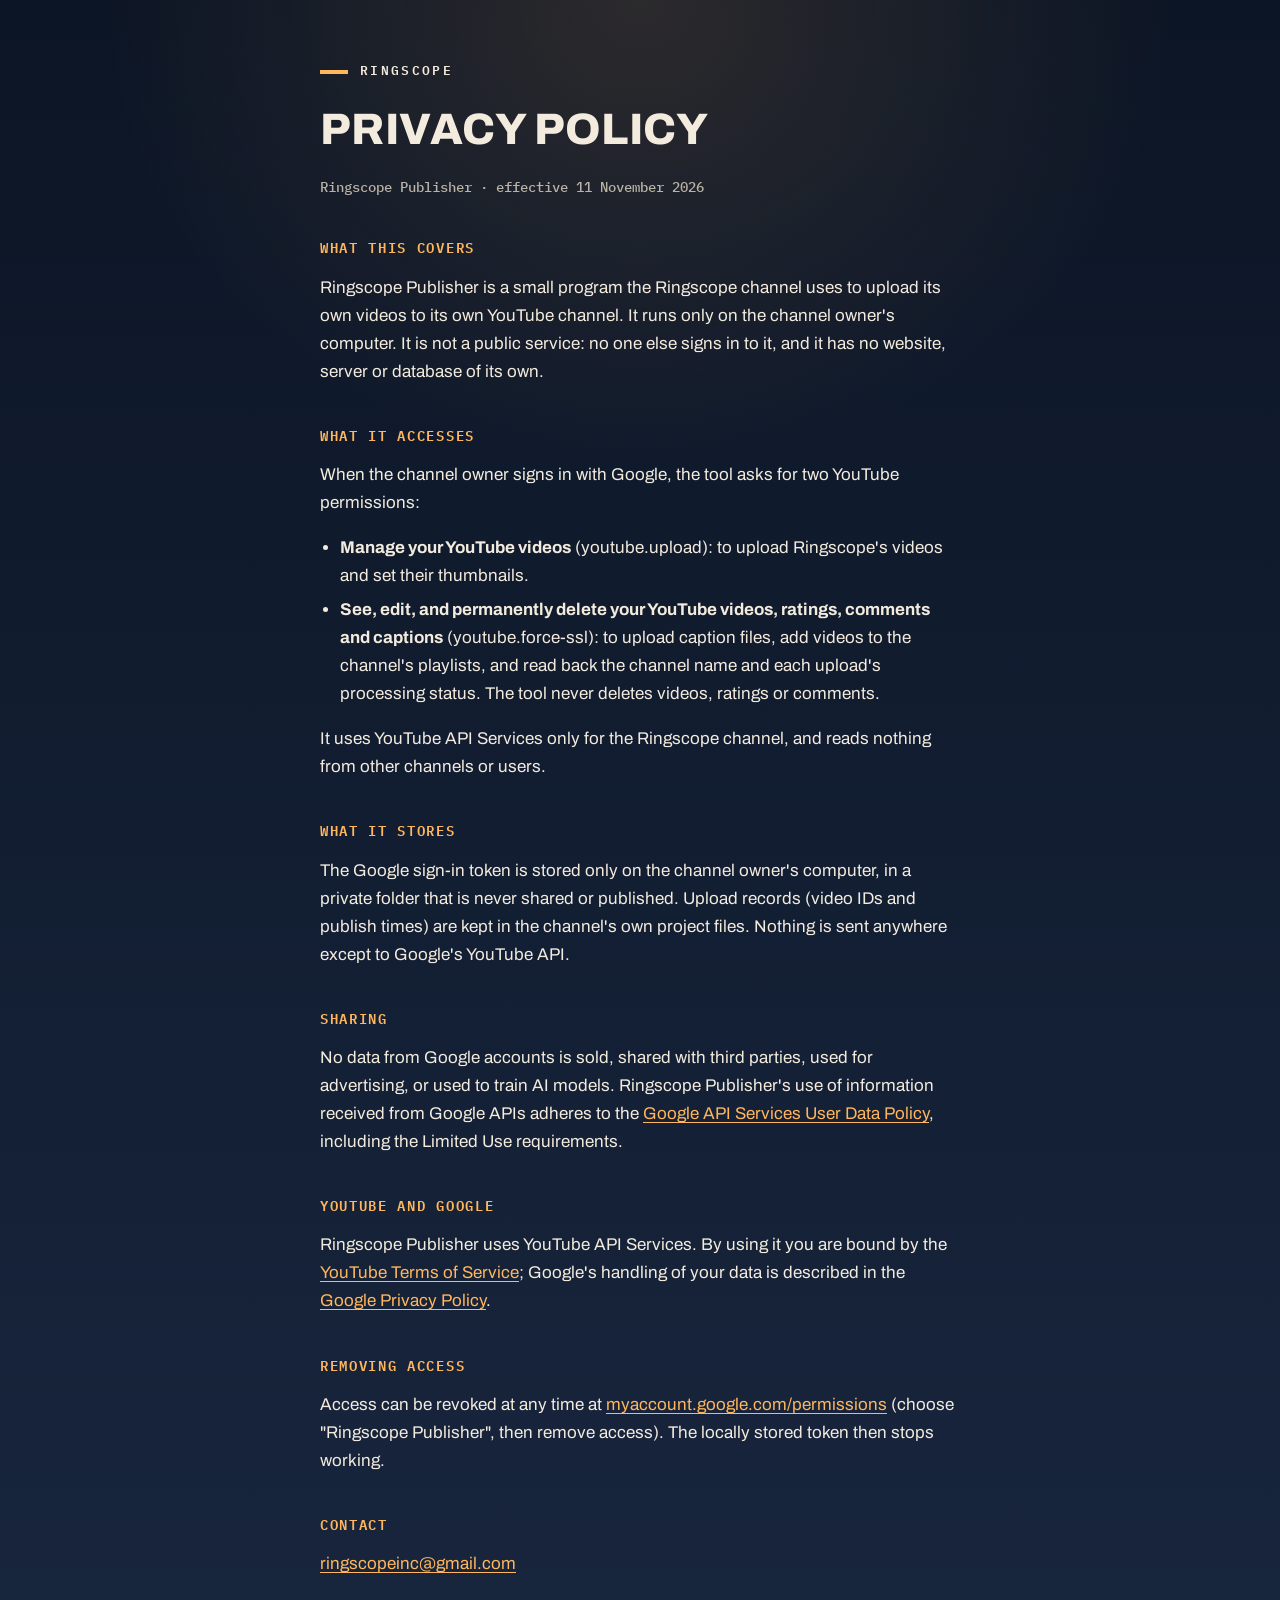
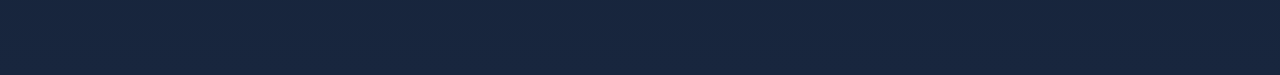
==== privacy.html @ db6ad166 "Add files via upload" ====
<!doctype html>
<html lang="en">
<head>
<meta charset="utf-8">
<meta name="viewport" content="width=device-width, initial-scale=1">
<title>Privacy Policy · Ringscope</title>
<link rel="preconnect" href="https://fonts.googleapis.com">
<link rel="preconnect" href="https://fonts.gstatic.com" crossorigin>
<link href="https://fonts.googleapis.com/css2?family=Archivo:wght@500;800&family=IBM+Plex+Mono:wght@500;600&display=swap" rel="stylesheet">
<style>
/* Ringscope house style "Night Gallery" (brand/style-guide.md): night palette, Archivo + IBM Plex Mono. */
:root {
  --sky: #0c1525;
  --sky-low: #18263e;
  --text: #f3ebdd;
  --muted: #b9b2a6;
  --key: #ffb65c;
  --cool: #26717b;
}
* { box-sizing: border-box; }
html { background: var(--sky); }
body {
  margin: 0;
  min-height: 100vh;
  color: var(--text);
  font: 400 17px/1.65 Archivo, system-ui, sans-serif;
  background:
    radial-gradient(ellipse 60% 40% at 50% 0%, rgba(255, 182, 92, 0.13), transparent 70%),
    linear-gradient(var(--sky), var(--sky-low));
}
main { max-width: 680px; margin: 0 auto; padding: 64px 20px 80px; }
.tag {
  font: 600 13px/1 "IBM Plex Mono", monospace;
  letter-spacing: 0.18em;
  text-transform: uppercase;
  margin: 0 0 28px;
}
.tag::before {
  content: "";
  display: inline-block;
  width: 28px;
  height: 4px;
  margin-right: 12px;
  vertical-align: middle;
  background: var(--key);
}
h1 {
  font-weight: 800;
  text-transform: uppercase;
  letter-spacing: 0.01em;
  font-size: clamp(28px, 6vw, 44px);
  line-height: 1.1;
  margin: 0 0 24px;
}
h2 {
  font: 600 14px/1.3 "IBM Plex Mono", monospace;
  letter-spacing: 0.12em;
  text-transform: uppercase;
  color: var(--key);
  margin: 40px 0 8px;
}
section { margin-top: 48px; padding-top: 8px; border-top: 1px solid rgba(243, 235, 221, 0.14); }
.meta, footer { font: 500 14px/1.5 "IBM Plex Mono", monospace; color: var(--muted); }
footer { margin-top: 56px; }
a { color: var(--key); text-underline-offset: 3px; }
.tag a { color: inherit; text-decoration: none; }
ul { padding-left: 1.2em; }
li { margin: 6px 0; }
.links { list-style: none; padding: 0; display: flex; gap: 24px; font: 600 15px "IBM Plex Mono", monospace; }
</style>
</head>
<body>
<main>
  <p class="tag"><a href="./">Ringscope</a></p>
  <h1>Privacy policy</h1>
  <p class="meta">Ringscope Publisher · effective 11 November 2026</p>

  <h2>What this covers</h2>
  <p>Ringscope Publisher is a small program the Ringscope channel uses to upload its own videos to its own
    YouTube channel. It runs only on the channel owner's computer. It is not a public service: no one else signs
    in to it, and it has no website, server or database of its own.</p>

  <h2>What it accesses</h2>
  <p>When the channel owner signs in with Google, the tool asks for two YouTube permissions:</p>
  <ul>
    <li><b>Manage your YouTube videos</b> (youtube.upload): to upload Ringscope's videos and set their thumbnails.</li>
    <li><b>See, edit, and permanently delete your YouTube videos, ratings, comments and captions</b>
      (youtube.force-ssl): to upload caption files, add videos to the channel's playlists, and read back the
      channel name and each upload's processing status. The tool never deletes videos, ratings or comments.</li>
  </ul>
  <p>It uses YouTube API Services only for the Ringscope channel, and reads nothing from other channels or users.</p>

  <h2>What it stores</h2>
  <p>The Google sign-in token is stored only on the channel owner's computer, in a private folder that is never
    shared or published. Upload records (video IDs and publish times) are kept in the channel's own project files.
    Nothing is sent anywhere except to Google's YouTube API.</p>

  <h2>Sharing</h2>
  <p>No data from Google accounts is sold, shared with third parties, used for advertising, or used to train AI
    models. Ringscope Publisher's use of information received from Google APIs adheres to the
    <a href="https://developers.google.com/terms/api-services-user-data-policy">Google API Services User Data
    Policy</a>, including the Limited Use requirements.</p>

  <h2>YouTube and Google</h2>
  <p>Ringscope Publisher uses YouTube API Services. By using it you are bound by the
    <a href="https://www.youtube.com/t/terms">YouTube Terms of Service</a>; Google's handling of your data is
    described in the <a href="https://policies.google.com/privacy">Google Privacy Policy</a>.</p>

  <h2>Removing access</h2>
  <p>Access can be revoked at any time at
    <a href="https://myaccount.google.com/permissions">myaccount.google.com/permissions</a>
    (choose "Ringscope Publisher", then remove access). The locally stored token then stops working.</p>

  <h2>Contact</h2>
  <p><a href="mailto:ringscopeinc@gmail.com">ringscopeinc@gmail.com</a></p>
</main>
</body>
</html>
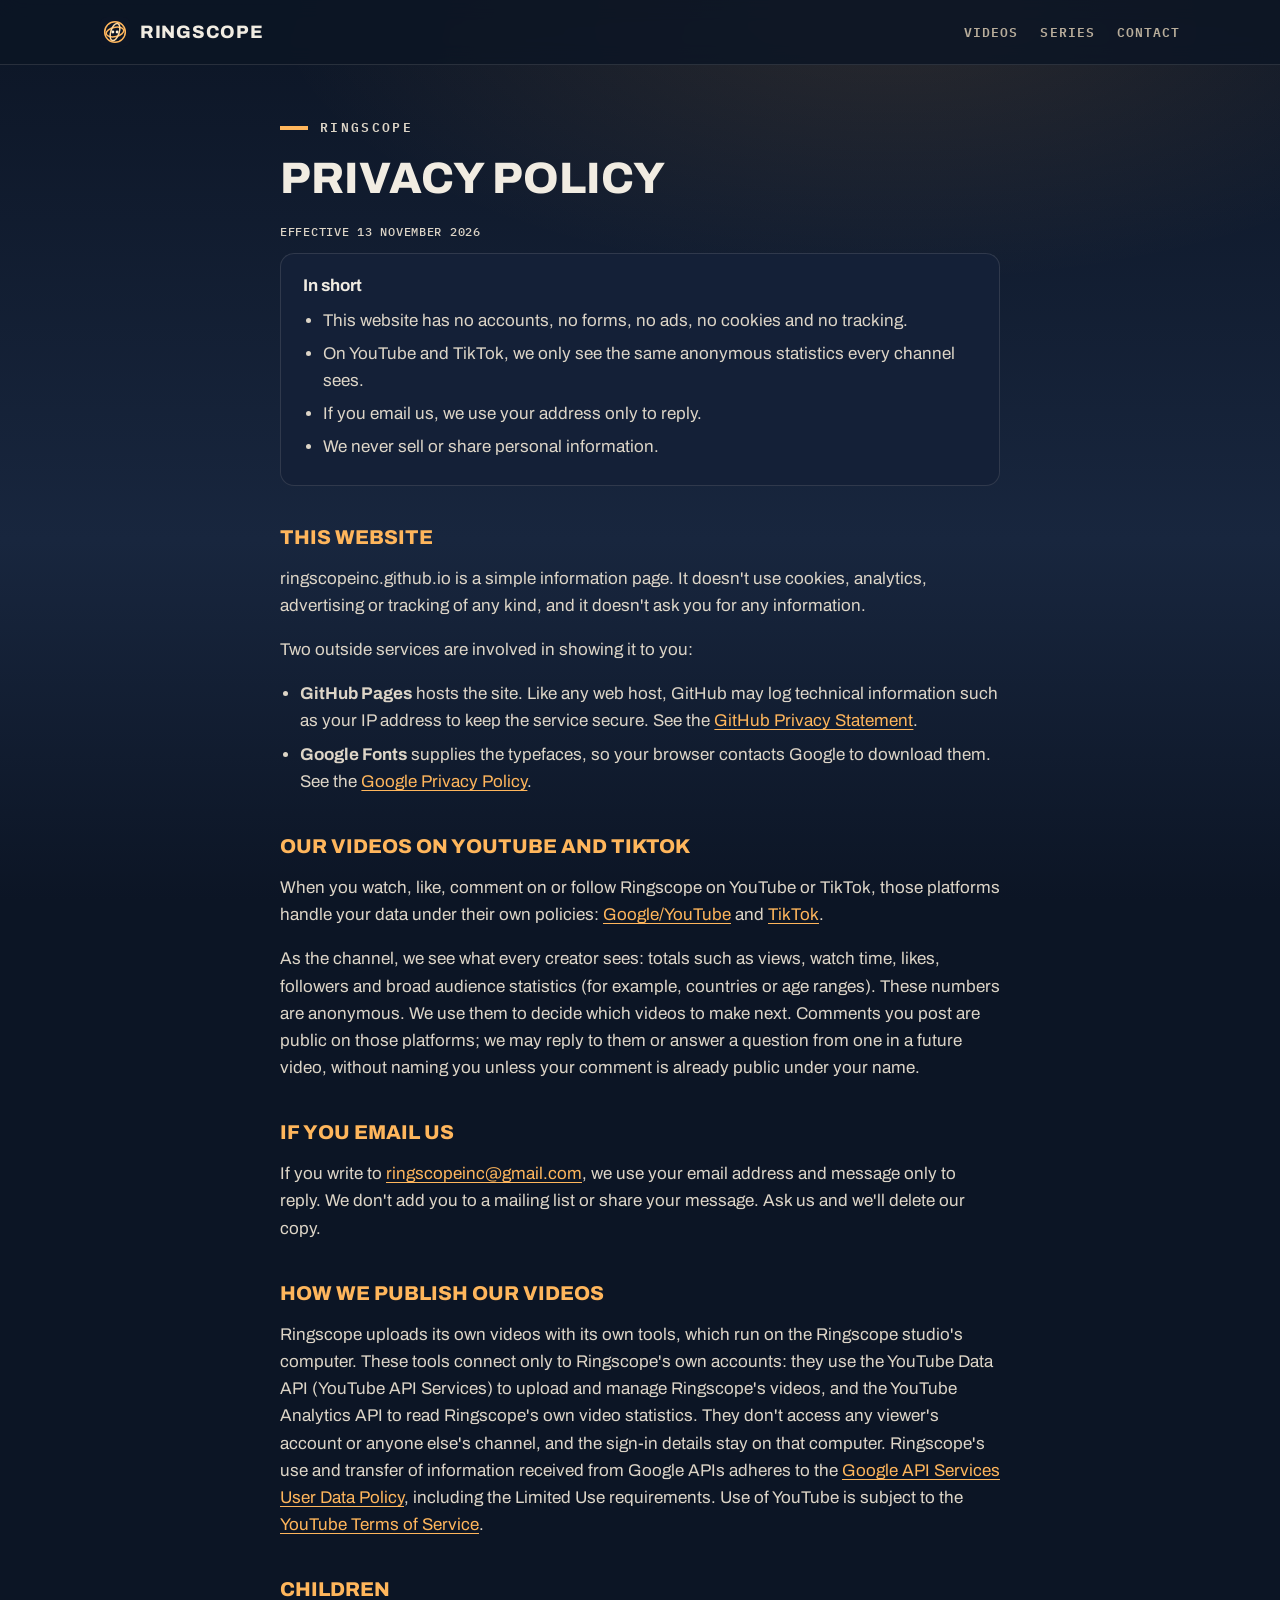
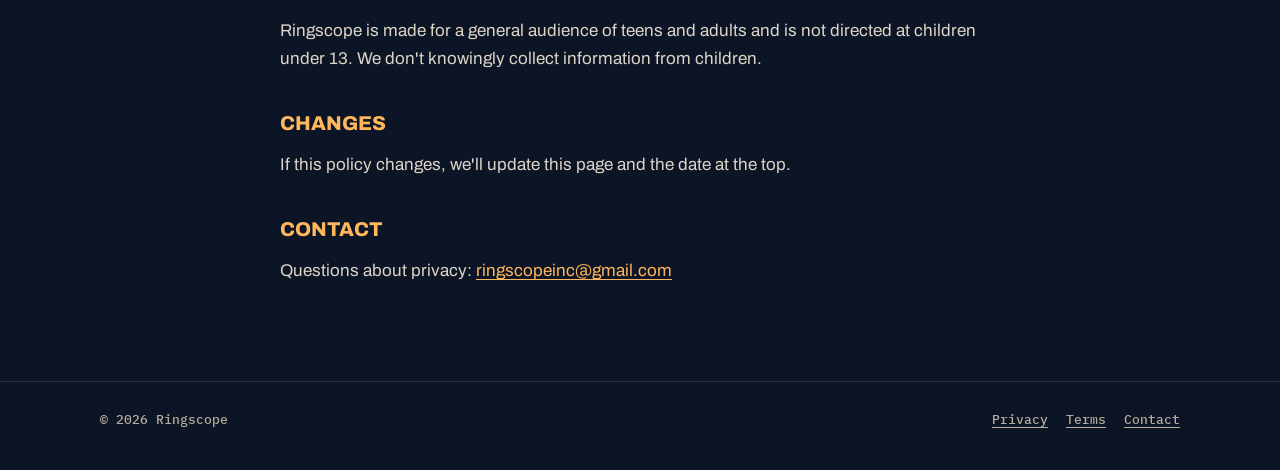
==== commit f08aed7a: "Add files via upload" ====
--- a/privacy.html
+++ b/privacy.html
@@ -3,116 +3,96 @@
 <head>
 <meta charset="utf-8">
 <meta name="viewport" content="width=device-width, initial-scale=1">
-<title>Privacy Policy · Ringscope</title>
+<title>Privacy policy · Ringscope</title>
+<meta name="description" content="How Ringscope handles privacy on this website, on our channels and in our publishing tools.">
+<link rel="canonical" href="https://ringscopeinc.github.io/privacy.html">
+<link rel="icon" href="favicon.svg" type="image/svg+xml">
+<meta name="theme-color" content="#0c1525">
 <link rel="preconnect" href="https://fonts.googleapis.com">
 <link rel="preconnect" href="https://fonts.gstatic.com" crossorigin>
-<link href="https://fonts.googleapis.com/css2?family=Archivo:wght@500;800&family=IBM+Plex+Mono:wght@500;600&display=swap" rel="stylesheet">
-<style>
-/* Ringscope house style "Night Gallery" (brand/style-guide.md): night palette, Archivo + IBM Plex Mono. */
-:root {
-  --sky: #0c1525;
-  --sky-low: #18263e;
-  --text: #f3ebdd;
-  --muted: #b9b2a6;
-  --key: #ffb65c;
-  --cool: #26717b;
-}
-* { box-sizing: border-box; }
-html { background: var(--sky); }
-body {
-  margin: 0;
-  min-height: 100vh;
-  color: var(--text);
-  font: 400 17px/1.65 Archivo, system-ui, sans-serif;
-  background:
-    radial-gradient(ellipse 60% 40% at 50% 0%, rgba(255, 182, 92, 0.13), transparent 70%),
-    linear-gradient(var(--sky), var(--sky-low));
-}
-main { max-width: 680px; margin: 0 auto; padding: 64px 20px 80px; }
-.tag {
-  font: 600 13px/1 "IBM Plex Mono", monospace;
-  letter-spacing: 0.18em;
-  text-transform: uppercase;
-  margin: 0 0 28px;
-}
-.tag::before {
-  content: "";
-  display: inline-block;
-  width: 28px;
-  height: 4px;
-  margin-right: 12px;
-  vertical-align: middle;
-  background: var(--key);
-}
-h1 {
-  font-weight: 800;
-  text-transform: uppercase;
-  letter-spacing: 0.01em;
-  font-size: clamp(28px, 6vw, 44px);
-  line-height: 1.1;
-  margin: 0 0 24px;
-}
-h2 {
-  font: 600 14px/1.3 "IBM Plex Mono", monospace;
-  letter-spacing: 0.12em;
-  text-transform: uppercase;
-  color: var(--key);
-  margin: 40px 0 8px;
-}
-section { margin-top: 48px; padding-top: 8px; border-top: 1px solid rgba(243, 235, 221, 0.14); }
-.meta, footer { font: 500 14px/1.5 "IBM Plex Mono", monospace; color: var(--muted); }
-footer { margin-top: 56px; }
-a { color: var(--key); text-underline-offset: 3px; }
-.tag a { color: inherit; text-decoration: none; }
-ul { padding-left: 1.2em; }
-li { margin: 6px 0; }
-.links { list-style: none; padding: 0; display: flex; gap: 24px; font: 600 15px "IBM Plex Mono", monospace; }
-</style>
+<link href="https://fonts.googleapis.com/css2?family=Archivo:wght@400;700;800&family=IBM+Plex+Mono:wght@500;600&display=swap" rel="stylesheet">
+<link rel="stylesheet" href="style.css">
 </head>
 <body>
-<main>
-  <p class="tag"><a href="./">Ringscope</a></p>
+
+<header class="site-head">
+  <div class="wrap">
+    <a class="brand" href="./" aria-label="Ringscope home"><img src="favicon.svg" alt="" width="30" height="30">Ringscope</a>
+    <nav class="nav" aria-label="Sections"><a href="./#videos">Videos</a><a href="./#series">Series</a><a href="./#contact">Contact</a></nav>
+  </div>
+</header>
+
+<main class="doc">
+  <p class="eyebrow">Ringscope</p>
   <h1>Privacy policy</h1>
-  <p class="meta">Ringscope Publisher · effective 11 November 2026</p>
+  <p class="meta">Effective 13 November 2026</p>
 
-  <h2>What this covers</h2>
-  <p>Ringscope Publisher is a small program the Ringscope channel uses to upload its own videos to its own
-    YouTube channel. It runs only on the channel owner's computer. It is not a public service: no one else signs
-    in to it, and it has no website, server or database of its own.</p>
+  <div class="summary">
+    <strong>In short</strong>
+    <ul>
+      <li>This website has no accounts, no forms, no ads, no cookies and no tracking.</li>
+      <li>On YouTube and TikTok, we only see the same anonymous statistics every channel sees.</li>
+      <li>If you email us, we use your address only to reply.</li>
+      <li>We never sell or share personal information.</li>
+    </ul>
+  </div>
 
-  <h2>What it accesses</h2>
-  <p>When the channel owner signs in with Google, the tool asks for two YouTube permissions:</p>
+  <h2>This website</h2>
+  <p>ringscopeinc.github.io is a simple information page. It doesn't use cookies, analytics, advertising or
+    tracking of any kind, and it doesn't ask you for any information.</p>
+  <p>Two outside services are involved in showing it to you:</p>
   <ul>
-    <li><b>Manage your YouTube videos</b> (youtube.upload): to upload Ringscope's videos and set their thumbnails.</li>
-    <li><b>See, edit, and permanently delete your YouTube videos, ratings, comments and captions</b>
-      (youtube.force-ssl): to upload caption files, add videos to the channel's playlists, and read back the
-      channel name and each upload's processing status. The tool never deletes videos, ratings or comments.</li>
+    <li><strong>GitHub Pages</strong> hosts the site. Like any web host, GitHub may log technical information such
+      as your IP address to keep the service secure. See the
+      <a href="https://docs.github.com/en/site-policy/privacy-policies/github-general-privacy-statement">GitHub
+      Privacy Statement</a>.</li>
+    <li><strong>Google Fonts</strong> supplies the typefaces, so your browser contacts Google to download them. See
+      the <a href="https://policies.google.com/privacy">Google Privacy Policy</a>.</li>
   </ul>
-  <p>It uses YouTube API Services only for the Ringscope channel, and reads nothing from other channels or users.</p>
 
-  <h2>What it stores</h2>
-  <p>The Google sign-in token is stored only on the channel owner's computer, in a private folder that is never
-    shared or published. Upload records (video IDs and publish times) are kept in the channel's own project files.
-    Nothing is sent anywhere except to Google's YouTube API.</p>
+  <h2>Our videos on YouTube and TikTok</h2>
+  <p>When you watch, like, comment on or follow Ringscope on YouTube or TikTok, those platforms handle your data
+    under their own policies:
+    <a href="https://policies.google.com/privacy">Google/YouTube</a> and
+    <a href="https://www.tiktok.com/legal/privacy-policy">TikTok</a>.</p>
+  <p>As the channel, we see what every creator sees: totals such as views, watch time, likes, followers and broad
+    audience statistics (for example, countries or age ranges). These numbers are anonymous. We use them to decide
+    which videos to make next. Comments you post are public on those platforms; we may reply to them or answer a
+    question from one in a future video, without naming you unless your comment is already public under your
+    name.</p>
 
-  <h2>Sharing</h2>
-  <p>No data from Google accounts is sold, shared with third parties, used for advertising, or used to train AI
-    models. Ringscope Publisher's use of information received from Google APIs adheres to the
+  <h2>If you email us</h2>
+  <p>If you write to <a href="mailto:ringscopeinc@gmail.com">ringscopeinc@gmail.com</a>, we use your email address
+    and message only to reply. We don't add you to a mailing list or share your message. Ask us and we'll delete
+    our copy.</p>
+
+  <h2>How we publish our videos</h2>
+  <p>Ringscope uploads its own videos with its own tools, which run on the Ringscope studio's computer. These tools
+    connect only to Ringscope's own accounts: they use the YouTube Data API (YouTube API Services) to upload and
+    manage Ringscope's videos, and the YouTube Analytics API to read Ringscope's own video statistics. They don't
+    access any viewer's account or anyone else's channel, and the sign-in details stay on that computer.
+    Ringscope's use and transfer of information received from Google APIs adheres to the
     <a href="https://developers.google.com/terms/api-services-user-data-policy">Google API Services User Data
-    Policy</a>, including the Limited Use requirements.</p>
+    Policy</a>, including the Limited Use requirements. Use of YouTube is subject to the
+    <a href="https://www.youtube.com/t/terms">YouTube Terms of Service</a>.</p>
 
-  <h2>YouTube and Google</h2>
-  <p>Ringscope Publisher uses YouTube API Services. By using it you are bound by the
-    <a href="https://www.youtube.com/t/terms">YouTube Terms of Service</a>; Google's handling of your data is
-    described in the <a href="https://policies.google.com/privacy">Google Privacy Policy</a>.</p>
+  <h2>Children</h2>
+  <p>Ringscope is made for a general audience of teens and adults and is not directed at children under 13. We
+    don't knowingly collect information from children.</p>
 
-  <h2>Removing access</h2>
-  <p>Access can be revoked at any time at
-    <a href="https://myaccount.google.com/permissions">myaccount.google.com/permissions</a>
-    (choose "Ringscope Publisher", then remove access). The locally stored token then stops working.</p>
+  <h2>Changes</h2>
+  <p>If this policy changes, we'll update this page and the date at the top.</p>
 
   <h2>Contact</h2>
-  <p><a href="mailto:ringscopeinc@gmail.com">ringscopeinc@gmail.com</a></p>
+  <p>Questions about privacy: <a href="mailto:ringscopeinc@gmail.com">ringscopeinc@gmail.com</a></p>
 </main>
+
+<footer class="site-foot">
+  <div class="wrap">
+    <span>© 2026 Ringscope</span>
+    <nav aria-label="Legal"><a href="privacy.html">Privacy</a><a href="terms.html">Terms</a><a href="mailto:ringscopeinc@gmail.com">Contact</a></nav>
+  </div>
+</footer>
+
 </body>
 </html>
--- a/style.css
+++ b/style.css
@@ -0,0 +1,150 @@
+/* Ringscope website. House style "Night Gallery" (brand/style-guide.md): night palette, warm key light,
+   Archivo for display and text, IBM Plex Mono for labels. */
+:root {
+  --sky: #0c1525;
+  --sky-low: #18263e;
+  --panel: #142037;
+  --panel-edge: rgba(241, 236, 226, 0.12);
+  --text: #f1ece2;
+  --muted: #b8ad9b;
+  --key: #ffb65c;
+  --copper: #df793d;
+  --ink: #0d1321;
+  --radius: 14px;
+  --wrap: 1120px;
+}
+* { box-sizing: border-box; }
+html { background: var(--sky); scroll-behavior: smooth; }
+body {
+  margin: 0;
+  color: var(--text);
+  font: 400 17px/1.6 Archivo, system-ui, -apple-system, "Segoe UI", sans-serif;
+  background:
+    radial-gradient(ellipse 70% 45% at 70% 0%, rgba(255, 182, 92, 0.12), transparent 70%),
+    linear-gradient(var(--sky), var(--sky-low) 60%, var(--sky));
+  background-attachment: fixed;
+  min-height: 100vh;
+}
+img { max-width: 100%; height: auto; display: block; }
+a { color: var(--key); text-underline-offset: 3px; }
+a:hover { color: #ffd29a; }
+.wrap { max-width: var(--wrap); margin: 0 auto; padding: 0 20px; }
+.mono { font-family: "IBM Plex Mono", ui-monospace, monospace; }
+
+/* Header */
+.site-head { position: sticky; top: 0; z-index: 10; background: rgba(12, 21, 37, 0.86);
+  backdrop-filter: blur(10px); border-bottom: 1px solid var(--panel-edge); }
+.site-head .wrap { display: flex; align-items: center; justify-content: space-between; gap: 16px; height: 64px; }
+.brand { display: flex; align-items: center; gap: 10px; color: var(--text); text-decoration: none;
+  font-weight: 800; letter-spacing: 0.04em; text-transform: uppercase; font-size: 18px; }
+.brand svg { width: 30px; height: 30px; }
+.nav { display: flex; gap: 22px; font: 600 13px/1 "IBM Plex Mono", monospace; letter-spacing: 0.08em;
+  text-transform: uppercase; }
+.nav a { color: var(--muted); text-decoration: none; }
+.nav a:hover { color: var(--text); }
+
+/* Hero */
+.hero .wrap { display: grid; grid-template-columns: 1.15fr 0.85fr; align-items: center; gap: 40px;
+  padding-top: 72px; padding-bottom: 72px; }
+.eyebrow { font: 600 13px/1 "IBM Plex Mono", monospace; letter-spacing: 0.18em; text-transform: uppercase;
+  color: var(--key); margin: 0 0 22px; display: flex; align-items: center; gap: 12px; }
+.eyebrow::before { content: ""; width: 28px; height: 4px; background: var(--key); }
+h1 { font-weight: 800; text-transform: uppercase; font-size: clamp(34px, 5.4vw, 60px); line-height: 1.04;
+  letter-spacing: 0.005em; margin: 0 0 22px; }
+h1 em { font-style: normal; color: var(--key); }
+.lede { font-size: clamp(17px, 2vw, 20px); color: #ddd5c7; max-width: 34em; margin: 0 0 30px; }
+.buttons { display: flex; flex-wrap: wrap; gap: 12px; }
+.btn { display: inline-flex; align-items: center; gap: 10px; padding: 13px 20px; border-radius: 999px;
+  font: 700 15px/1 Archivo, sans-serif; text-decoration: none; border: 1px solid var(--panel-edge); color: var(--text); }
+.btn svg { width: 18px; height: 18px; }
+.btn.primary { background: var(--key); border-color: var(--key); color: var(--ink); }
+.btn.primary:hover { background: #ffc77f; color: var(--ink); }
+.btn:hover { border-color: rgba(241, 236, 226, 0.4); color: var(--text); }
+.hero-art { position: relative; aspect-ratio: 1; border-radius: 50%; overflow: hidden;
+  box-shadow: 0 0 0 1px var(--panel-edge), 0 30px 90px rgba(255, 182, 92, 0.18); }
+.hero-art img { width: 100%; height: 100%; object-fit: cover; }
+.hero-art figcaption { position: absolute; left: 50%; bottom: 7%; transform: translateX(-50%);
+  font: 600 12px/1 "IBM Plex Mono", monospace; letter-spacing: 0.12em; text-transform: uppercase;
+  background: rgba(13, 19, 33, 0.7); color: var(--key); padding: 7px 12px; border-radius: 999px; white-space: nowrap; }
+
+/* Sections */
+section { padding: 72px 0; border-top: 1px solid var(--panel-edge); }
+h2 { font-weight: 800; text-transform: uppercase; font-size: clamp(24px, 3.4vw, 34px); line-height: 1.1; margin: 0 0 10px; }
+.section-lede { color: var(--muted); margin: 0 0 32px; max-width: 40em; }
+.grid { display: grid; gap: 18px; }
+.card { background: var(--panel); border: 1px solid var(--panel-edge); border-radius: var(--radius); overflow: hidden; }
+
+/* Videos */
+.videos { grid-template-columns: repeat(auto-fill, minmax(300px, 1fr)); }
+.video { color: var(--text); text-decoration: none; display: flex; flex-direction: column; transition: transform .15s ease; }
+.video:hover { transform: translateY(-3px); color: var(--text); }
+.video img { aspect-ratio: 16 / 9; width: 100%; object-fit: cover; }
+.video .body { padding: 16px 18px 20px; }
+.video h3 { font-size: 19px; line-height: 1.25; margin: 6px 0 8px; }
+.meta { font: 500 12px/1.4 "IBM Plex Mono", monospace; letter-spacing: 0.06em; text-transform: uppercase; color: var(--muted); }
+.more { margin-top: 24px; }
+
+/* Series */
+.series { grid-template-columns: repeat(auto-fill, minmax(240px, 1fr)); }
+.serie { padding: 20px 20px 22px; border-top: 4px solid var(--c, var(--key)); }
+.serie h3 { margin: 0 0 6px; font-size: 18px; }
+.serie p { margin: 0 0 12px; color: #d8d0c2; font-size: 15px; }
+.serie .meta { color: var(--c, var(--muted)); }
+
+/* Cast */
+.cast { grid-template-columns: repeat(6, 1fr); }
+.spirit { text-align: center; padding-bottom: 18px; }
+.spirit img { aspect-ratio: 1; width: 100%; object-fit: cover; }
+.spirit h3 { margin: 14px 0 2px; font-size: 18px; }
+.spirit p { margin: 4px 14px 0; font-size: 14px; color: #d8d0c2; }
+.spirit.host { border-color: rgba(255, 182, 92, 0.45); }
+
+/* About */
+.about { grid-template-columns: repeat(4, 1fr); }
+.point { padding: 22px; }
+.point h3 { margin: 0 0 8px; font-size: 18px; color: var(--key); }
+.point p { margin: 0; color: #d8d0c2; font-size: 15px; }
+
+/* Contact */
+.contact .wrap { display: grid; grid-template-columns: 1fr auto; gap: 24px; align-items: center; }
+.contact p { margin: 0 0 6px; color: #d8d0c2; }
+.contact .mail { font-size: clamp(18px, 2.4vw, 24px); font-weight: 700; }
+
+/* Footer */
+.site-foot { border-top: 1px solid var(--panel-edge); padding: 28px 0 40px; }
+.site-foot .wrap { display: flex; flex-wrap: wrap; justify-content: space-between; gap: 12px; }
+.site-foot, .site-foot a { font: 500 13px/1.5 "IBM Plex Mono", monospace; color: var(--muted); }
+.site-foot nav { display: flex; gap: 18px; }
+
+/* Legal pages */
+.doc { max-width: 760px; margin: 0 auto; padding: 56px 20px 80px; }
+.doc h1 { font-size: clamp(30px, 5vw, 44px); }
+.doc h2 { font-size: 20px; margin: 40px 0 8px; color: var(--key); }
+.doc p, .doc li { color: #ddd5c7; }
+.doc ul { padding-left: 1.2em; }
+.doc li { margin: 6px 0; }
+.doc .summary { background: var(--panel); border: 1px solid var(--panel-edge); border-radius: var(--radius); padding: 18px 22px; }
+.doc .summary ul { margin: 8px 0 0; }
+
+@media (max-width: 1000px) {
+  .cast { grid-template-columns: repeat(3, 1fr); }
+  .about { grid-template-columns: repeat(2, 1fr); }
+}
+@media (max-width: 860px) {
+  .hero .wrap { grid-template-columns: 1fr; padding-top: 44px; padding-bottom: 56px; }
+  .hero-art { max-width: 340px; width: 100%; margin: 0 auto; order: -1; }
+  .contact .wrap { grid-template-columns: 1fr; }
+}
+@media (max-width: 640px) {
+  .wrap { padding: 0 16px; }
+  .nav { display: none; }
+  section { padding: 56px 0; }
+  .cast { grid-template-columns: repeat(2, 1fr); }
+  .about { grid-template-columns: 1fr; }
+  .videos { grid-template-columns: 1fr; }
+  .doc { padding: 40px 16px 64px; }
+}
+@media (prefers-reduced-motion: reduce) {
+  html { scroll-behavior: auto; }
+  .video, .video:hover { transition: none; transform: none; }
+}
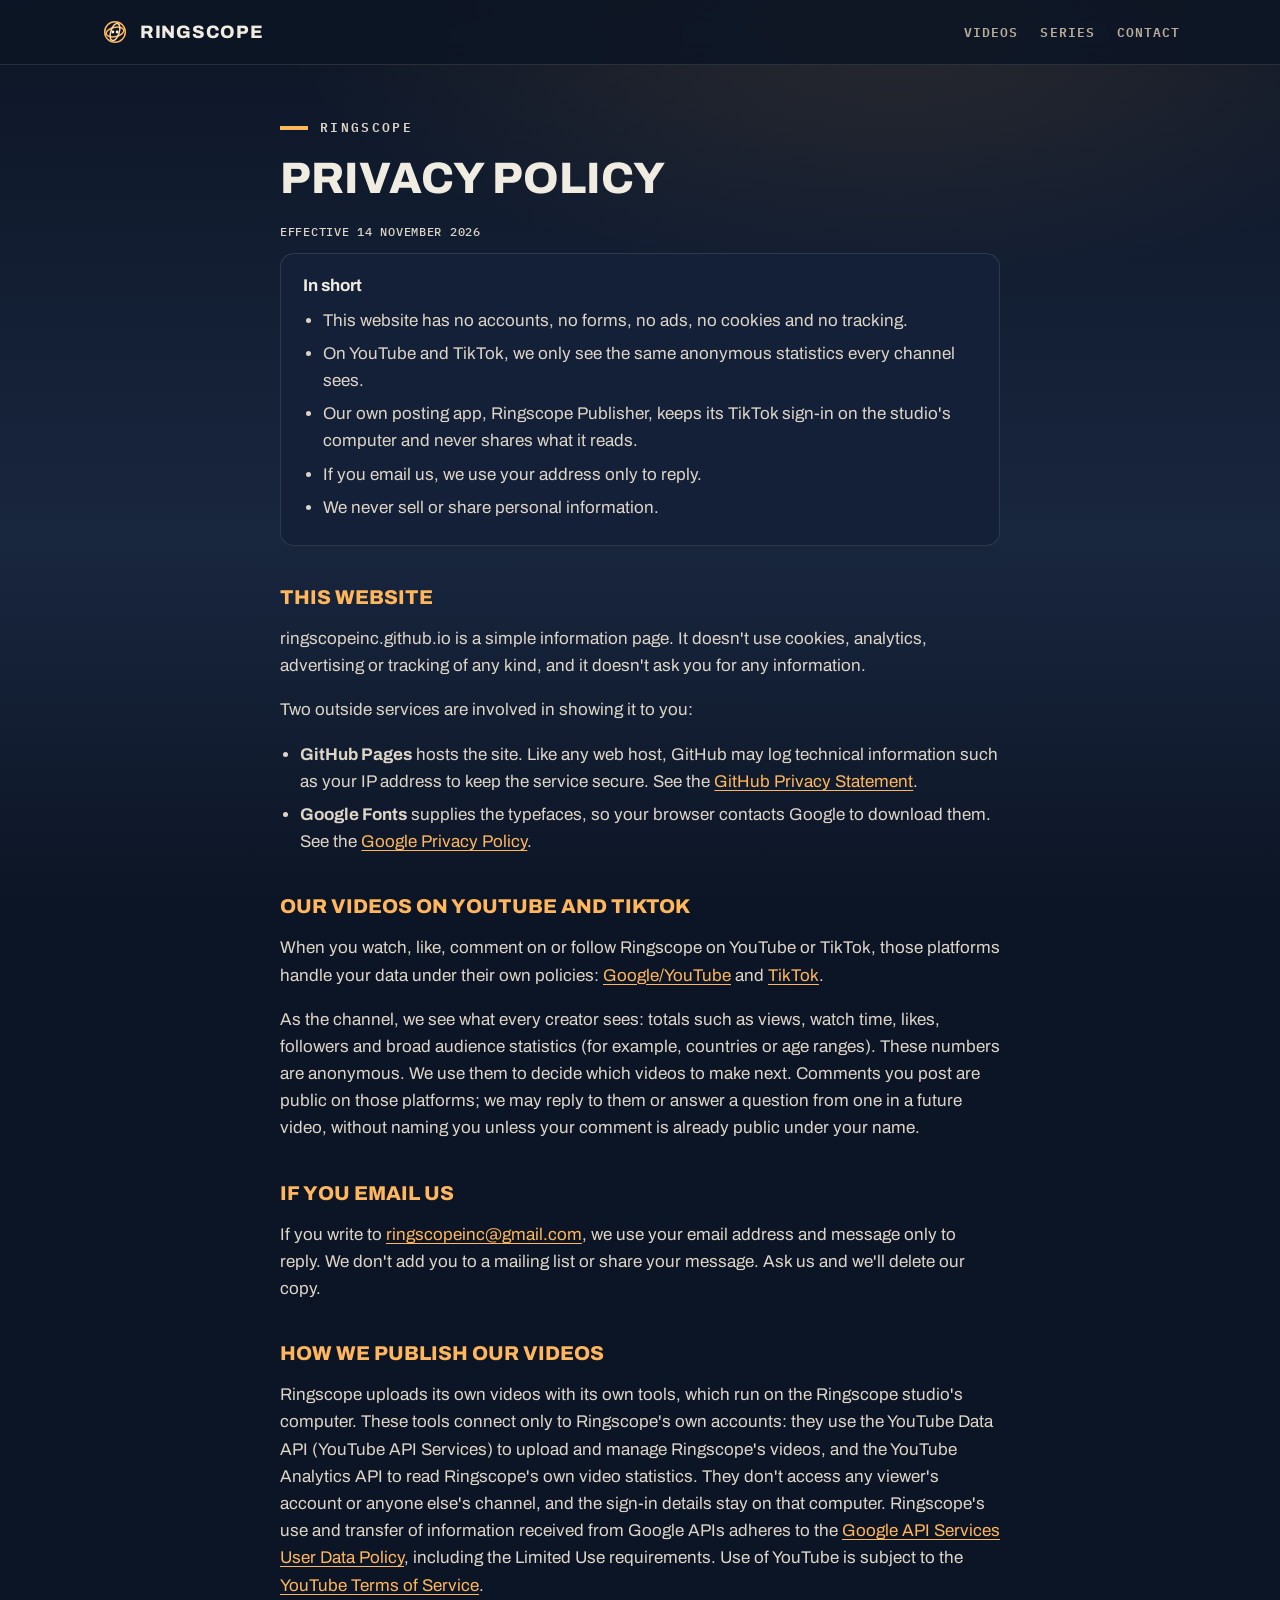
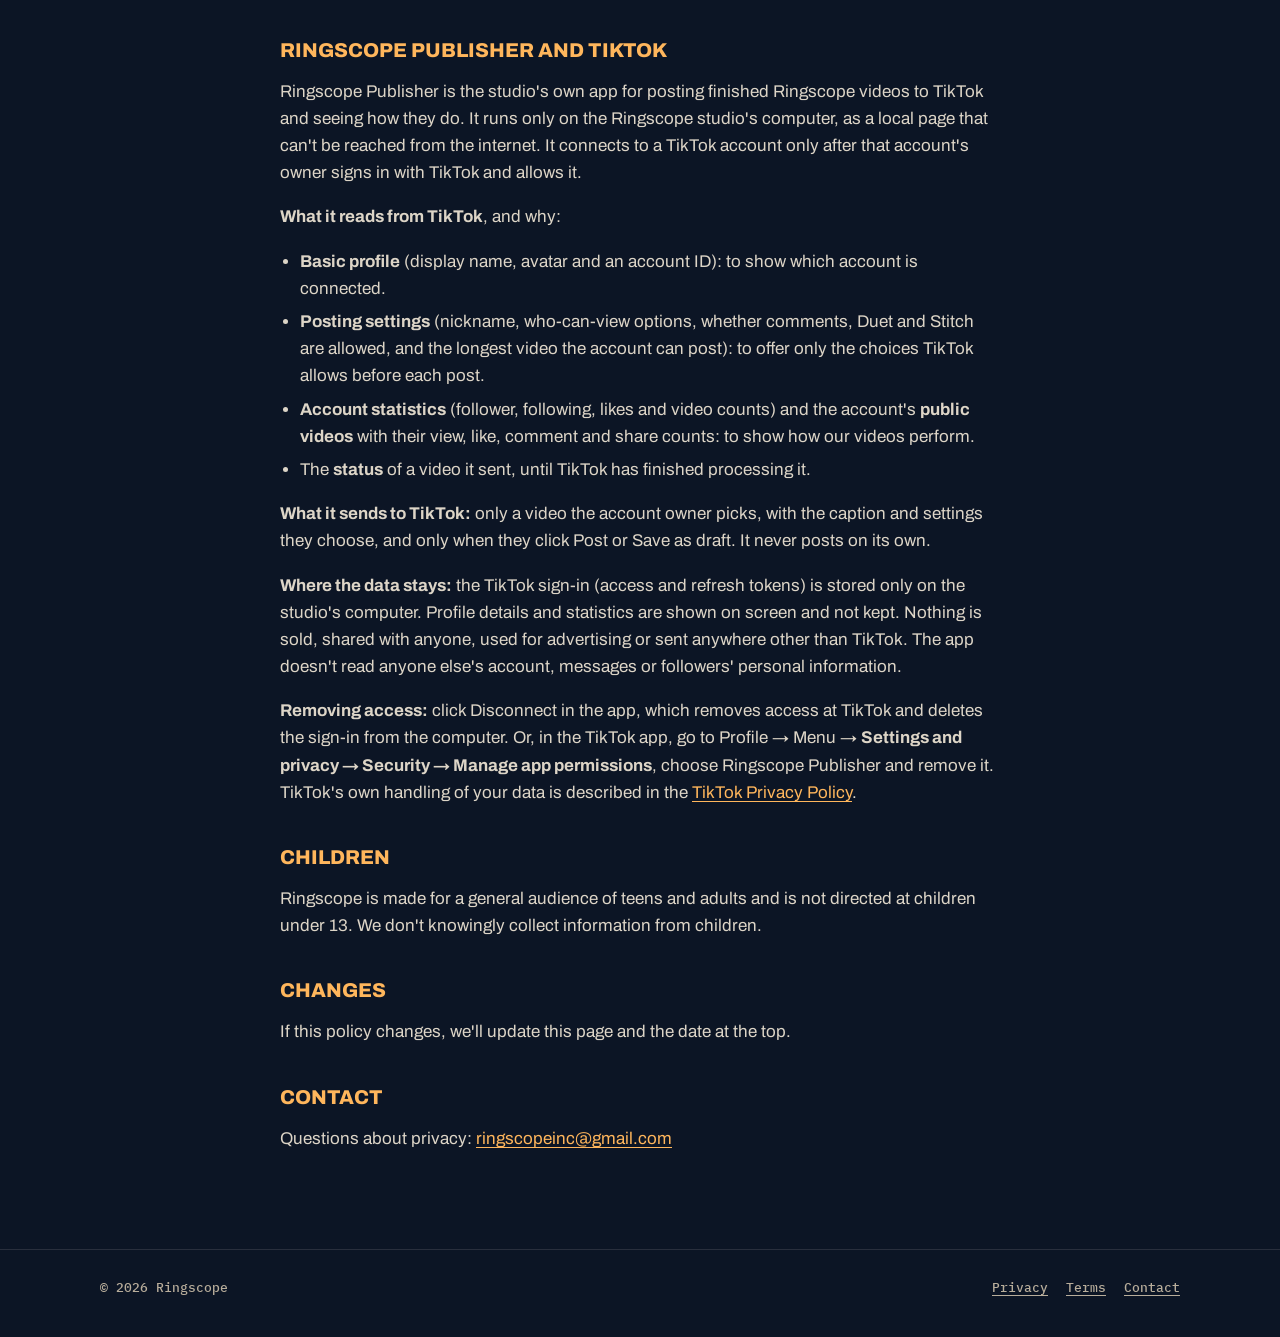
==== commit 414dde0b: "Add files via upload" ====
--- a/privacy.html
+++ b/privacy.html
@@ -1,98 +1,128 @@
-<!doctype html>
-<html lang="en">
-<head>
-<meta charset="utf-8">
-<meta name="viewport" content="width=device-width, initial-scale=1">
-<title>Privacy policy · Ringscope</title>
-<meta name="description" content="How Ringscope handles privacy on this website, on our channels and in our publishing tools.">
-<link rel="canonical" href="https://ringscopeinc.github.io/privacy.html">
-<link rel="icon" href="favicon.svg" type="image/svg+xml">
-<meta name="theme-color" content="#0c1525">
-<link rel="preconnect" href="https://fonts.googleapis.com">
-<link rel="preconnect" href="https://fonts.gstatic.com" crossorigin>
-<link href="https://fonts.googleapis.com/css2?family=Archivo:wght@400;700;800&family=IBM+Plex+Mono:wght@500;600&display=swap" rel="stylesheet">
-<link rel="stylesheet" href="style.css">
-</head>
-<body>
-
-<header class="site-head">
-  <div class="wrap">
-    <a class="brand" href="./" aria-label="Ringscope home"><img src="favicon.svg" alt="" width="30" height="30">Ringscope</a>
-    <nav class="nav" aria-label="Sections"><a href="./#videos">Videos</a><a href="./#series">Series</a><a href="./#contact">Contact</a></nav>
-  </div>
-</header>
-
-<main class="doc">
-  <p class="eyebrow">Ringscope</p>
-  <h1>Privacy policy</h1>
-  <p class="meta">Effective 13 November 2026</p>
-
-  <div class="summary">
-    <strong>In short</strong>
-    <ul>
-      <li>This website has no accounts, no forms, no ads, no cookies and no tracking.</li>
-      <li>On YouTube and TikTok, we only see the same anonymous statistics every channel sees.</li>
-      <li>If you email us, we use your address only to reply.</li>
-      <li>We never sell or share personal information.</li>
-    </ul>
-  </div>
-
-  <h2>This website</h2>
-  <p>ringscopeinc.github.io is a simple information page. It doesn't use cookies, analytics, advertising or
-    tracking of any kind, and it doesn't ask you for any information.</p>
-  <p>Two outside services are involved in showing it to you:</p>
-  <ul>
-    <li><strong>GitHub Pages</strong> hosts the site. Like any web host, GitHub may log technical information such
-      as your IP address to keep the service secure. See the
-      <a href="https://docs.github.com/en/site-policy/privacy-policies/github-general-privacy-statement">GitHub
-      Privacy Statement</a>.</li>
-    <li><strong>Google Fonts</strong> supplies the typefaces, so your browser contacts Google to download them. See
-      the <a href="https://policies.google.com/privacy">Google Privacy Policy</a>.</li>
-  </ul>
-
-  <h2>Our videos on YouTube and TikTok</h2>
-  <p>When you watch, like, comment on or follow Ringscope on YouTube or TikTok, those platforms handle your data
-    under their own policies:
-    <a href="https://policies.google.com/privacy">Google/YouTube</a> and
-    <a href="https://www.tiktok.com/legal/privacy-policy">TikTok</a>.</p>
-  <p>As the channel, we see what every creator sees: totals such as views, watch time, likes, followers and broad
-    audience statistics (for example, countries or age ranges). These numbers are anonymous. We use them to decide
-    which videos to make next. Comments you post are public on those platforms; we may reply to them or answer a
-    question from one in a future video, without naming you unless your comment is already public under your
-    name.</p>
-
-  <h2>If you email us</h2>
-  <p>If you write to <a href="mailto:ringscopeinc@gmail.com">ringscopeinc@gmail.com</a>, we use your email address
-    and message only to reply. We don't add you to a mailing list or share your message. Ask us and we'll delete
-    our copy.</p>
-
-  <h2>How we publish our videos</h2>
-  <p>Ringscope uploads its own videos with its own tools, which run on the Ringscope studio's computer. These tools
-    connect only to Ringscope's own accounts: they use the YouTube Data API (YouTube API Services) to upload and
-    manage Ringscope's videos, and the YouTube Analytics API to read Ringscope's own video statistics. They don't
-    access any viewer's account or anyone else's channel, and the sign-in details stay on that computer.
-    Ringscope's use and transfer of information received from Google APIs adheres to the
-    <a href="https://developers.google.com/terms/api-services-user-data-policy">Google API Services User Data
-    Policy</a>, including the Limited Use requirements. Use of YouTube is subject to the
-    <a href="https://www.youtube.com/t/terms">YouTube Terms of Service</a>.</p>
-
-  <h2>Children</h2>
-  <p>Ringscope is made for a general audience of teens and adults and is not directed at children under 13. We
-    don't knowingly collect information from children.</p>
-
-  <h2>Changes</h2>
-  <p>If this policy changes, we'll update this page and the date at the top.</p>
-
-  <h2>Contact</h2>
-  <p>Questions about privacy: <a href="mailto:ringscopeinc@gmail.com">ringscopeinc@gmail.com</a></p>
-</main>
-
-<footer class="site-foot">
-  <div class="wrap">
-    <span>© 2026 Ringscope</span>
-    <nav aria-label="Legal"><a href="privacy.html">Privacy</a><a href="terms.html">Terms</a><a href="mailto:ringscopeinc@gmail.com">Contact</a></nav>
-  </div>
-</footer>
-
-</body>
-</html>
+<!doctype html>
+<html lang="en">
+<head>
+<meta charset="utf-8">
+<meta name="viewport" content="width=device-width, initial-scale=1">
+<title>Privacy policy · Ringscope</title>
+<meta name="description" content="How Ringscope handles privacy on this website, on our channels and in our publishing tools.">
+<link rel="canonical" href="https://ringscopeinc.github.io/privacy.html">
+<link rel="icon" href="favicon.svg" type="image/svg+xml">
+<meta name="theme-color" content="#0c1525">
+<link rel="preconnect" href="https://fonts.googleapis.com">
+<link rel="preconnect" href="https://fonts.gstatic.com" crossorigin>
+<link href="https://fonts.googleapis.com/css2?family=Archivo:wght@400;700;800&family=IBM+Plex+Mono:wght@500;600&display=swap" rel="stylesheet">
+<link rel="stylesheet" href="style.css">
+</head>
+<body>
+
+<header class="site-head">
+  <div class="wrap">
+    <a class="brand" href="./" aria-label="Ringscope home"><img src="favicon.svg" alt="" width="30" height="30">Ringscope</a>
+    <nav class="nav" aria-label="Sections"><a href="./#videos">Videos</a><a href="./#series">Series</a><a href="./#contact">Contact</a></nav>
+  </div>
+</header>
+
+<main class="doc">
+  <p class="eyebrow">Ringscope</p>
+  <h1>Privacy policy</h1>
+  <p class="meta">Effective 14 November 2026</p>
+
+  <div class="summary">
+    <strong>In short</strong>
+    <ul>
+      <li>This website has no accounts, no forms, no ads, no cookies and no tracking.</li>
+      <li>On YouTube and TikTok, we only see the same anonymous statistics every channel sees.</li>
+      <li>Our own posting app, Ringscope Publisher, keeps its TikTok sign-in on the studio's computer and never
+        shares what it reads.</li>
+      <li>If you email us, we use your address only to reply.</li>
+      <li>We never sell or share personal information.</li>
+    </ul>
+  </div>
+
+  <h2>This website</h2>
+  <p>ringscopeinc.github.io is a simple information page. It doesn't use cookies, analytics, advertising or
+    tracking of any kind, and it doesn't ask you for any information.</p>
+  <p>Two outside services are involved in showing it to you:</p>
+  <ul>
+    <li><strong>GitHub Pages</strong> hosts the site. Like any web host, GitHub may log technical information such
+      as your IP address to keep the service secure. See the
+      <a href="https://docs.github.com/en/site-policy/privacy-policies/github-general-privacy-statement">GitHub
+      Privacy Statement</a>.</li>
+    <li><strong>Google Fonts</strong> supplies the typefaces, so your browser contacts Google to download them. See
+      the <a href="https://policies.google.com/privacy">Google Privacy Policy</a>.</li>
+  </ul>
+
+  <h2>Our videos on YouTube and TikTok</h2>
+  <p>When you watch, like, comment on or follow Ringscope on YouTube or TikTok, those platforms handle your data
+    under their own policies:
+    <a href="https://policies.google.com/privacy">Google/YouTube</a> and
+    <a href="https://www.tiktok.com/legal/privacy-policy">TikTok</a>.</p>
+  <p>As the channel, we see what every creator sees: totals such as views, watch time, likes, followers and broad
+    audience statistics (for example, countries or age ranges). These numbers are anonymous. We use them to decide
+    which videos to make next. Comments you post are public on those platforms; we may reply to them or answer a
+    question from one in a future video, without naming you unless your comment is already public under your
+    name.</p>
+
+  <h2>If you email us</h2>
+  <p>If you write to <a href="mailto:ringscopeinc@gmail.com">ringscopeinc@gmail.com</a>, we use your email address
+    and message only to reply. We don't add you to a mailing list or share your message. Ask us and we'll delete
+    our copy.</p>
+
+  <h2>How we publish our videos</h2>
+  <p>Ringscope uploads its own videos with its own tools, which run on the Ringscope studio's computer. These tools
+    connect only to Ringscope's own accounts: they use the YouTube Data API (YouTube API Services) to upload and
+    manage Ringscope's videos, and the YouTube Analytics API to read Ringscope's own video statistics. They don't
+    access any viewer's account or anyone else's channel, and the sign-in details stay on that computer.
+    Ringscope's use and transfer of information received from Google APIs adheres to the
+    <a href="https://developers.google.com/terms/api-services-user-data-policy">Google API Services User Data
+    Policy</a>, including the Limited Use requirements. Use of YouTube is subject to the
+    <a href="https://www.youtube.com/t/terms">YouTube Terms of Service</a>.</p>
+
+  <h2 id="tiktok">Ringscope Publisher and TikTok</h2>
+  <p>Ringscope Publisher is the studio's own app for posting finished Ringscope videos to TikTok and seeing how they
+    do. It runs only on the Ringscope studio's computer, as a local page that can't be reached from the internet.
+    It connects to a TikTok account only after that account's owner signs in with TikTok and allows it.</p>
+  <p><strong>What it reads from TikTok</strong>, and why:</p>
+  <ul>
+    <li><strong>Basic profile</strong> (display name, avatar and an account ID): to show which account is
+      connected.</li>
+    <li><strong>Posting settings</strong> (nickname, who-can-view options, whether comments, Duet and Stitch are
+      allowed, and the longest video the account can post): to offer only the choices TikTok allows before each
+      post.</li>
+    <li><strong>Account statistics</strong> (follower, following, likes and video counts) and the account's
+      <strong>public videos</strong> with their view, like, comment and share counts: to show how our videos
+      perform.</li>
+    <li>The <strong>status</strong> of a video it sent, until TikTok has finished processing it.</li>
+  </ul>
+  <p><strong>What it sends to TikTok:</strong> only a video the account owner picks, with the caption and settings
+    they choose, and only when they click Post or Save as draft. It never posts on its own.</p>
+  <p><strong>Where the data stays:</strong> the TikTok sign-in (access and refresh tokens) is stored only on the
+    studio's computer. Profile details and statistics are shown on screen and not kept. Nothing is sold, shared
+    with anyone, used for advertising or sent anywhere other than TikTok. The app doesn't read anyone else's
+    account, messages or followers' personal information.</p>
+  <p><strong>Removing access:</strong> click Disconnect in the app, which removes access at TikTok and deletes the
+    sign-in from the computer. Or, in the TikTok app, go to Profile → Menu → <strong>Settings and privacy →
+    Security → Manage app permissions</strong>, choose Ringscope Publisher and remove it. TikTok's own handling
+    of your data is described in the <a href="https://www.tiktok.com/legal/privacy-policy">TikTok Privacy
+    Policy</a>.</p>
+
+  <h2>Children</h2>
+  <p>Ringscope is made for a general audience of teens and adults and is not directed at children under 13. We
+    don't knowingly collect information from children.</p>
+
+  <h2>Changes</h2>
+  <p>If this policy changes, we'll update this page and the date at the top.</p>
+
+  <h2>Contact</h2>
+  <p>Questions about privacy: <a href="mailto:ringscopeinc@gmail.com">ringscopeinc@gmail.com</a></p>
+</main>
+
+<footer class="site-foot">
+  <div class="wrap">
+    <span>© 2026 Ringscope</span>
+    <nav aria-label="Legal"><a href="privacy.html">Privacy</a><a href="terms.html">Terms</a><a href="mailto:ringscopeinc@gmail.com">Contact</a></nav>
+  </div>
+</footer>
+
+</body>
+</html>
